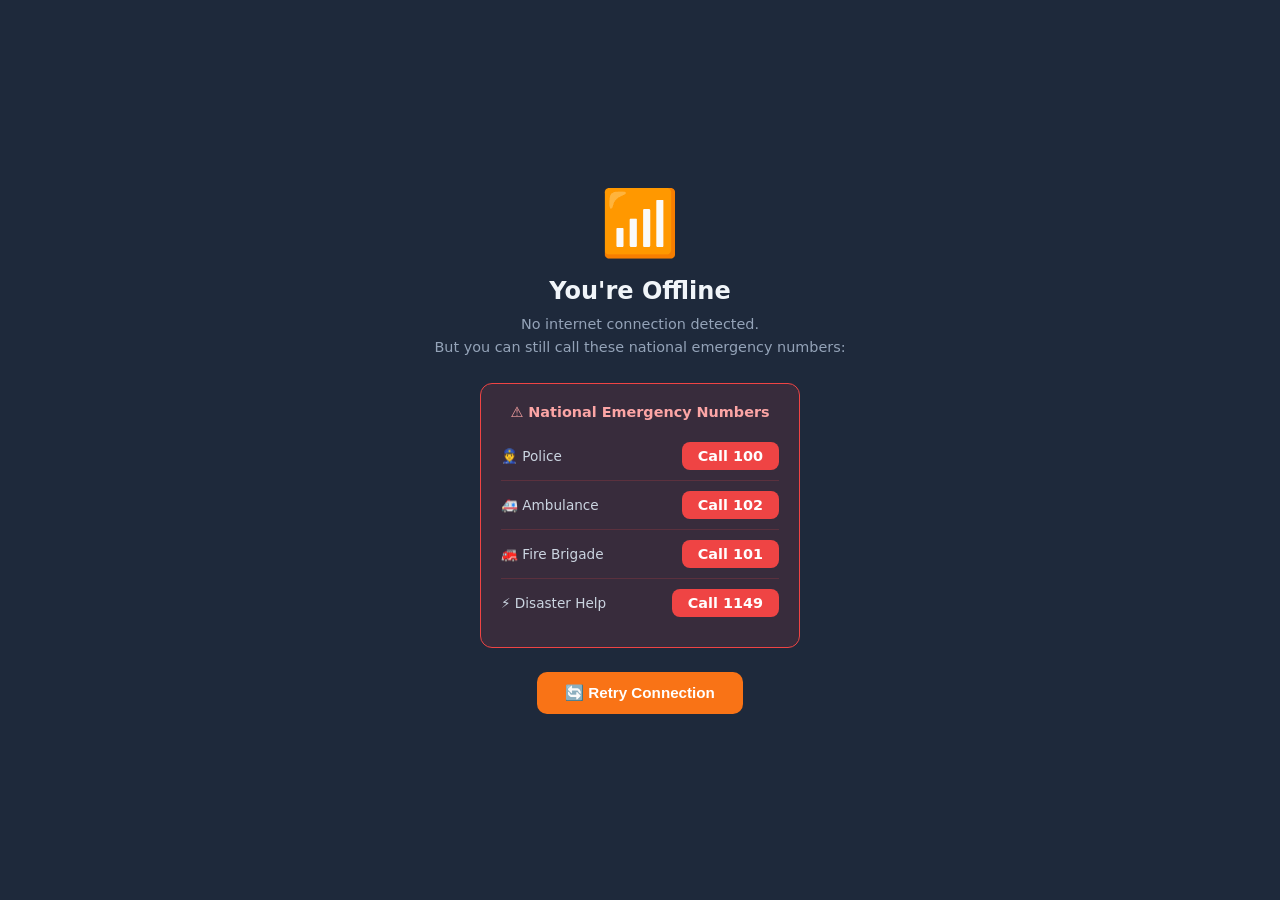
==== offline.html @ b9838396 "Add files via upload" ====
<!DOCTYPE html>
<html lang="ne">
<head>
  <meta charset="UTF-8"/>
  <meta name="viewport" content="width=device-width, initial-scale=1.0"/>
  <title>Offline — Emergency Sewa</title>
  <style>
    * { box-sizing: border-box; margin: 0; padding: 0; }
    body {
      font-family: 'Inter', system-ui, sans-serif;
      background: #1e293b;
      color: #f1f5f9;
      min-height: 100vh;
      display: flex;
      flex-direction: column;
      align-items: center;
      justify-content: center;
      padding: 24px;
      text-align: center;
    }
    .icon { font-size: 4rem; margin-bottom: 16px; }
    h1 { font-size: 1.5rem; font-weight: 700; margin-bottom: 8px; }
    p { font-size: 0.9rem; color: #94a3b8; margin-bottom: 24px; line-height: 1.6; }
    .emergency-numbers {
      background: #ef444420;
      border: 1px solid #ef4444;
      border-radius: 12px;
      padding: 20px;
      margin-bottom: 24px;
      width: 100%;
      max-width: 320px;
    }
    .emergency-numbers h2 { font-size: 0.9rem; color: #fca5a5; margin-bottom: 12px; }
    .number-item {
      display: flex;
      justify-content: space-between;
      align-items: center;
      padding: 10px 0;
      border-bottom: 1px solid #ef444430;
    }
    .number-item:last-child { border-bottom: none; }
    .number-label { font-size: 0.85rem; color: #cbd5e1; }
    .number-call {
      background: #ef4444;
      color: white;
      padding: 6px 16px;
      border-radius: 8px;
      text-decoration: none;
      font-size: 0.9rem;
      font-weight: 700;
    }
    .retry-btn {
      background: #f97316;
      color: white;
      border: none;
      padding: 12px 28px;
      border-radius: 10px;
      font-size: 0.95rem;
      font-weight: 700;
      cursor: pointer;
    }
    .retry-btn:hover { background: #ea6c0a; }
  </style>
</head>
<body>
  <div class="icon">📶</div>
  <h1>You're Offline</h1>
  <p>No internet connection detected.<br/>
  But you can still call these national emergency numbers:</p>

  <div class="emergency-numbers">
    <h2>⚠️ National Emergency Numbers</h2>
    <div class="number-item">
      <span class="number-label">👮 Police</span>
      <a href="tel:100" class="number-call">Call 100</a>
    </div>
    <div class="number-item">
      <span class="number-label">🚑 Ambulance</span>
      <a href="tel:102" class="number-call">Call 102</a>
    </div>
    <div class="number-item">
      <span class="number-label">🚒 Fire Brigade</span>
      <a href="tel:101" class="number-call">Call 101</a>
    </div>
    <div class="number-item">
      <span class="number-label">⚡ Disaster Help</span>
      <a href="tel:1149" class="number-call">Call 1149</a>
    </div>
  </div>

  <button class="retry-btn" onclick="window.location.reload()">
    🔄 Retry Connection
  </button>
</body>
</html>
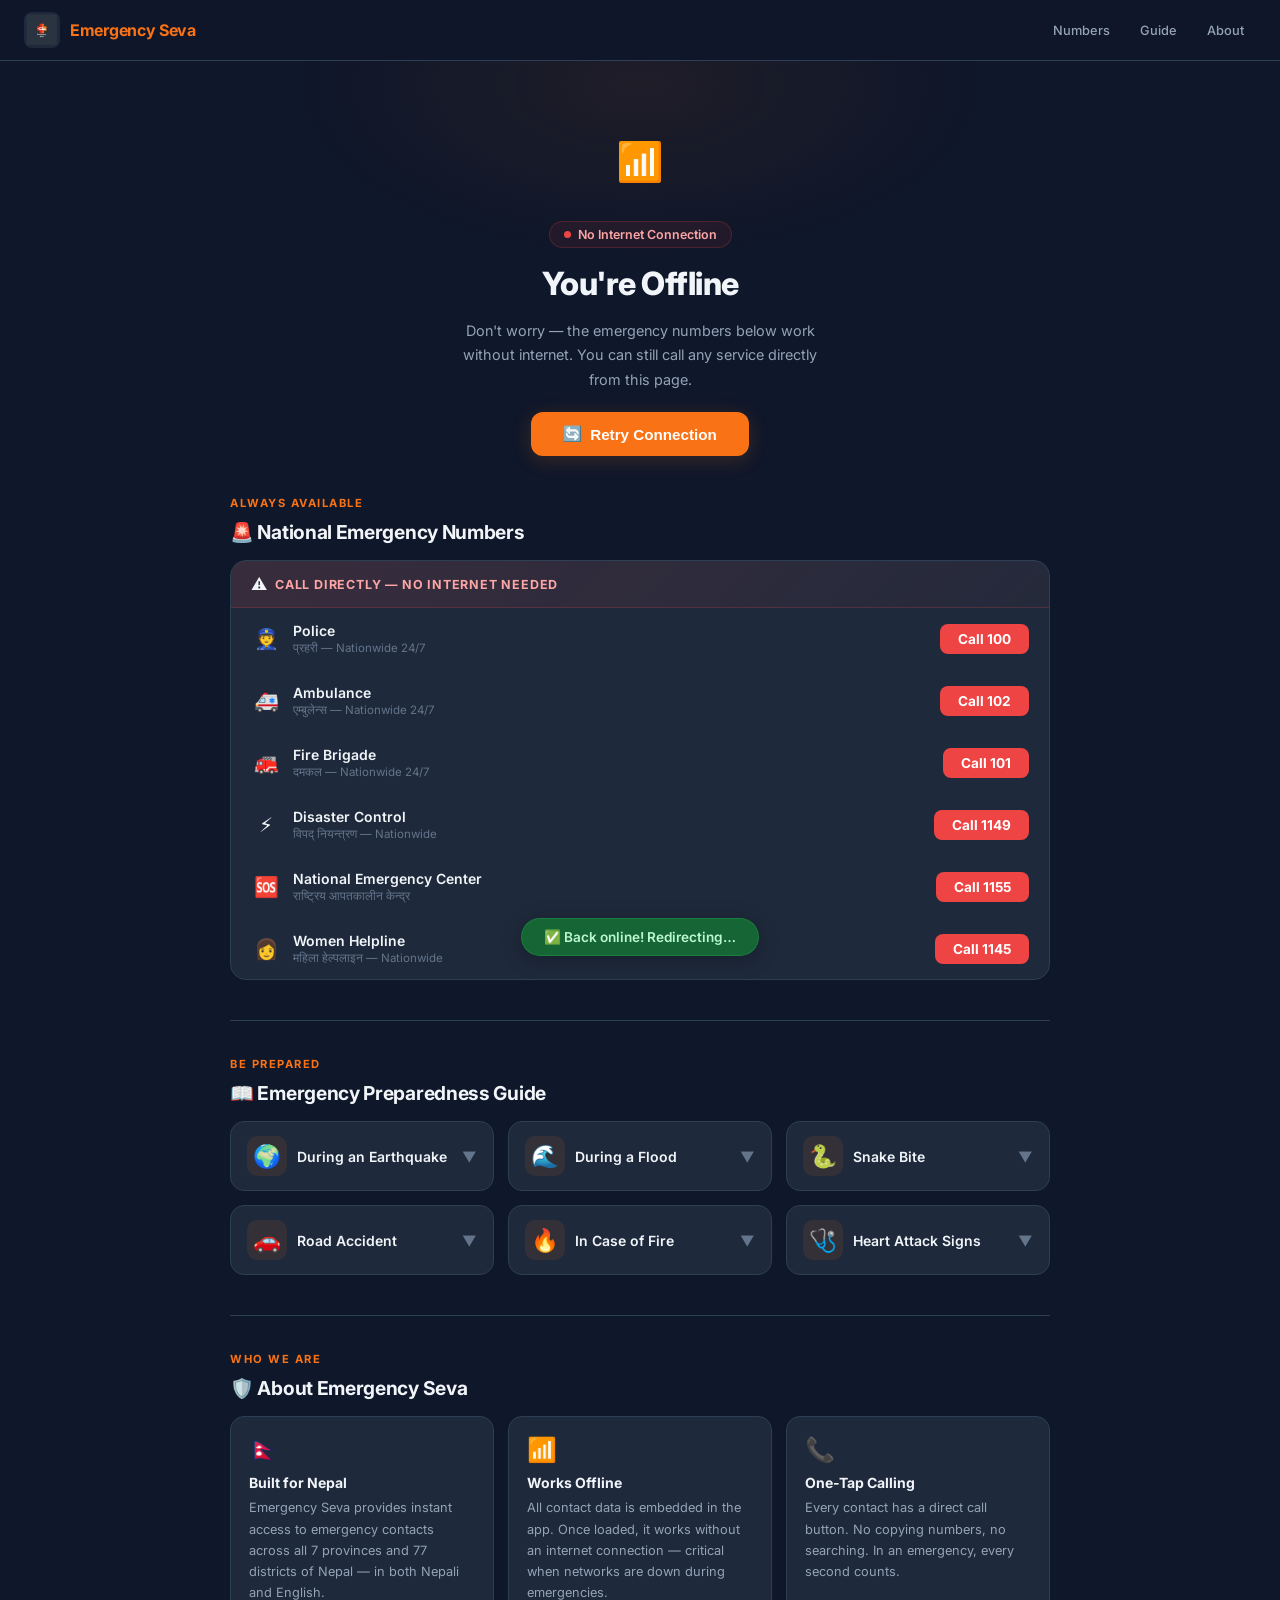
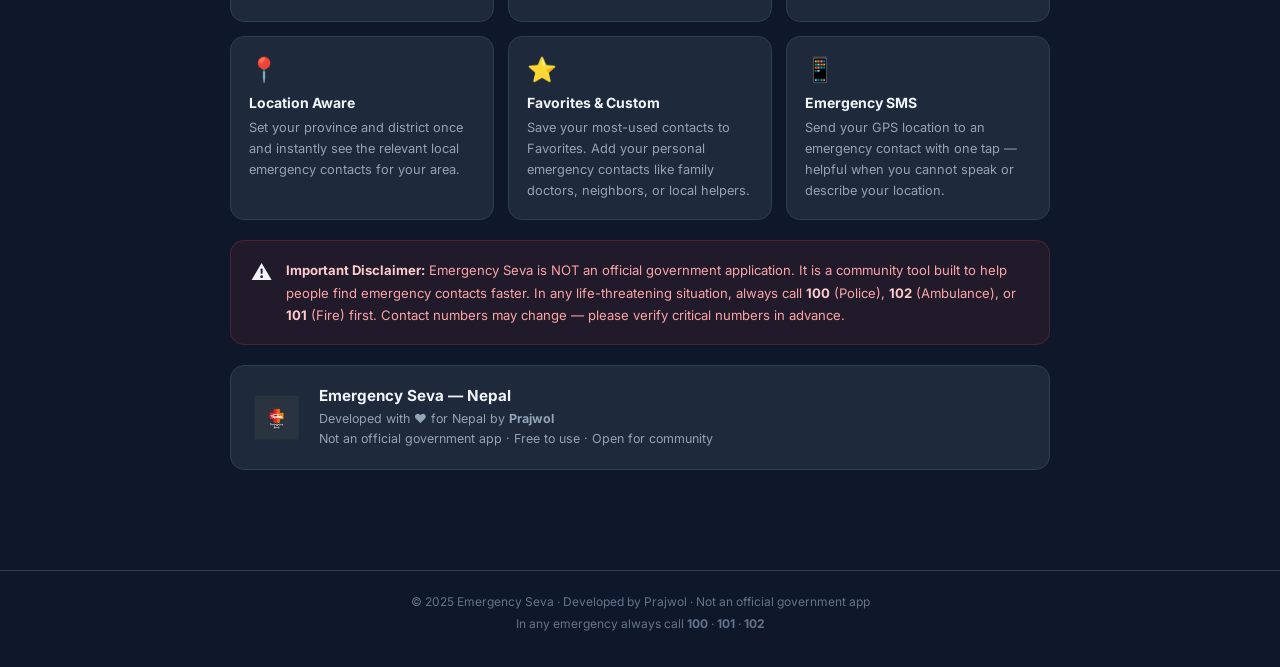
==== commit c33c58ec: "Update offline.html" ====
--- a/offline.html
+++ b/offline.html
@@ -3,93 +3,782 @@
 <head>
   <meta charset="UTF-8"/>
   <meta name="viewport" content="width=device-width, initial-scale=1.0"/>
-  <title>Offline — Emergency Sewa</title>
+  <title>Offline — Emergency Seva</title>
+  <link rel="preconnect" href="https://fonts.googleapis.com"/>
+  <link href="https://fonts.googleapis.com/css2?family=Inter:wght@400;500;600;700;800&display=swap" rel="stylesheet"/>
   <style>
-    * { box-sizing: border-box; margin: 0; padding: 0; }
+    *, *::before, *::after { box-sizing: border-box; margin: 0; padding: 0; }
+
+    :root {
+      --orange: #f97316;
+      --orange-dark: #ea6c0a;
+      --orange-glow: #f9731618;
+      --red: #ef4444;
+      --red-dim: #ef444415;
+      --red-border: #ef444435;
+      --bg: #0f172a;
+      --bg-card: #1e293b;
+      --bg-card2: #162032;
+      --text: #f1f5f9;
+      --text-muted: #94a3b8;
+      --text-dim: #64748b;
+      --border: #2d3f55;
+      --border-light: #1e293b;
+      --green: #22c55e;
+    }
+
+    html { scroll-behavior: smooth; }
+
     body {
       font-family: 'Inter', system-ui, sans-serif;
-      background: #1e293b;
-      color: #f1f5f9;
+      background: var(--bg);
+      color: var(--text);
       min-height: 100vh;
+      padding: 0;
+      overflow-x: hidden;
+    }
+
+    /* Ambient glow */
+    body::before {
+      content: '';
+      position: fixed;
+      top: -10%;
+      left: 50%;
+      transform: translateX(-50%);
+      width: 700px;
+      height: 350px;
+      background: radial-gradient(ellipse, #f9731612 0%, transparent 70%);
+      pointer-events: none;
+      z-index: 0;
+    }
+
+    /* ── NAV ── */
+    .nav {
+      position: sticky;
+      top: 0;
+      z-index: 100;
+      background: #0f172aee;
+      backdrop-filter: blur(12px);
+      border-bottom: 1px solid var(--border);
+      padding: 12px 24px;
+      display: flex;
+      align-items: center;
+      justify-content: space-between;
+    }
+    .nav-brand {
+      display: flex;
+      align-items: center;
+      gap: 10px;
+      text-decoration: none;
+    }
+    .nav-logo {
+      width: 36px;
+      height: 36px;
+      border-radius: 8px;
+      object-fit: cover;
+    }
+    .nav-name {
+      font-size: 1rem;
+      font-weight: 700;
+      color: var(--orange);
+      letter-spacing: -0.3px;
+    }
+    .nav-links {
+      display: flex;
+      gap: 6px;
+    }
+    .nav-link {
+      color: var(--text-muted);
+      text-decoration: none;
+      font-size: 0.8rem;
+      font-weight: 500;
+      padding: 6px 12px;
+      border-radius: 8px;
+      transition: background 0.15s, color 0.15s;
+    }
+    .nav-link:hover { background: #ffffff0a; color: var(--text); }
+
+    /* ── HERO ── */
+    .hero {
+      position: relative;
+      z-index: 1;
+      text-align: center;
+      padding: 56px 24px 40px;
       display: flex;
       flex-direction: column;
       align-items: center;
+      gap: 16px;
+      animation: fadeUp 0.5s ease both;
+    }
+    @keyframes fadeUp {
+      from { opacity: 0; transform: translateY(20px); }
+      to   { opacity: 1; transform: translateY(0); }
+    }
+
+    .signal-wrap {
+      position: relative;
+      width: 88px;
+      height: 88px;
+      display: flex;
+      align-items: center;
       justify-content: center;
-      padding: 24px;
-      text-align: center;
-    }
-    .icon { font-size: 4rem; margin-bottom: 16px; }
-    h1 { font-size: 1.5rem; font-weight: 700; margin-bottom: 8px; }
-    p { font-size: 0.9rem; color: #94a3b8; margin-bottom: 24px; line-height: 1.6; }
-    .emergency-numbers {
-      background: #ef444420;
-      border: 1px solid #ef4444;
-      border-radius: 12px;
-      padding: 20px;
-      margin-bottom: 24px;
-      width: 100%;
-      max-width: 320px;
-    }
-    .emergency-numbers h2 { font-size: 0.9rem; color: #fca5a5; margin-bottom: 12px; }
-    .number-item {
-      display: flex;
-      justify-content: space-between;
-      align-items: center;
-      padding: 10px 0;
-      border-bottom: 1px solid #ef444430;
-    }
-    .number-item:last-child { border-bottom: none; }
-    .number-label { font-size: 0.85rem; color: #cbd5e1; }
-    .number-call {
-      background: #ef4444;
-      color: white;
-      padding: 6px 16px;
-      border-radius: 8px;
-      text-decoration: none;
+    }
+    .signal-ring {
+      position: absolute;
+      inset: 0;
+      border-radius: 50%;
+      border: 2px solid var(--orange);
+      opacity: 0;
+      animation: pulse-ring 2.2s ease-out infinite;
+    }
+    .signal-ring:nth-child(2) { animation-delay: 0.55s; }
+    .signal-ring:nth-child(3) { animation-delay: 1.1s; }
+    @keyframes pulse-ring {
+      0%   { transform: scale(0.55); opacity: 0.7; }
+      100% { transform: scale(1.5); opacity: 0; }
+    }
+    .signal-icon { position: relative; z-index: 1; font-size: 2.4rem; }
+
+    .status-pill {
+      display: inline-flex;
+      align-items: center;
+      gap: 7px;
+      background: var(--red-dim);
+      border: 1px solid var(--red-border);
+      border-radius: 999px;
+      padding: 5px 14px;
+      font-size: 0.78rem;
+      font-weight: 600;
+      color: #fca5a5;
+    }
+    .status-dot {
+      width: 7px; height: 7px;
+      border-radius: 50%;
+      background: var(--red);
+      animation: blink 1.5s ease-in-out infinite;
+    }
+    @keyframes blink {
+      0%, 100% { opacity: 1; }
+      50%       { opacity: 0.15; }
+    }
+
+    .hero h1 {
+      font-size: clamp(1.5rem, 4vw, 2rem);
+      font-weight: 800;
+      letter-spacing: -0.5px;
+      color: var(--text);
+    }
+    .hero p {
       font-size: 0.9rem;
-      font-weight: 700;
-    }
+      color: var(--text-muted);
+      line-height: 1.7;
+      max-width: 360px;
+    }
+
     .retry-btn {
-      background: #f97316;
+      background: var(--orange);
       color: white;
       border: none;
-      padding: 12px 28px;
-      border-radius: 10px;
+      padding: 13px 32px;
+      border-radius: 12px;
       font-size: 0.95rem;
       font-weight: 700;
       cursor: pointer;
-    }
-    .retry-btn:hover { background: #ea6c0a; }
+      box-shadow: 0 4px 20px #f9731630;
+      transition: background 0.15s, transform 0.1s, box-shadow 0.15s;
+      display: inline-flex;
+      align-items: center;
+      gap: 8px;
+      margin-top: 4px;
+    }
+    .retry-btn:hover  { background: var(--orange-dark); box-shadow: 0 4px 28px #f9731650; }
+    .retry-btn:active { transform: scale(0.97); }
+    .retry-btn:disabled { opacity: 0.65; cursor: not-allowed; }
+    .spinner {
+      display: none; width: 16px; height: 16px;
+      border: 2px solid #ffffff40; border-top-color: white;
+      border-radius: 50%; animation: spin 0.7s linear infinite;
+    }
+    @keyframes spin { to { transform: rotate(360deg); } }
+
+    /* ── SECTIONS ── */
+    .page { max-width: 860px; margin: 0 auto; padding: 0 20px 60px; }
+    .section { margin-bottom: 40px; animation: fadeUp 0.5s ease both; }
+
+    .section-label {
+      font-size: 0.7rem;
+      font-weight: 700;
+      letter-spacing: 1.5px;
+      text-transform: uppercase;
+      color: var(--orange);
+      margin-bottom: 10px;
+    }
+    .section-title {
+      font-size: 1.2rem;
+      font-weight: 700;
+      color: var(--text);
+      margin-bottom: 16px;
+      letter-spacing: -0.3px;
+    }
+
+    /* ── EMERGENCY NUMBERS ── */
+    .emergency-card {
+      background: var(--bg-card);
+      border: 1px solid var(--border);
+      border-radius: 16px;
+      overflow: hidden;
+    }
+    .emergency-card-header {
+      background: linear-gradient(135deg, #ef444420, #ef444408);
+      border-bottom: 1px solid var(--red-border);
+      padding: 13px 20px;
+      display: flex;
+      align-items: center;
+      gap: 8px;
+    }
+    .emergency-card-header h3 {
+      font-size: 0.78rem;
+      font-weight: 700;
+      color: #fca5a5;
+      text-transform: uppercase;
+      letter-spacing: 0.8px;
+    }
+    .number-item {
+      display: flex;
+      justify-content: space-between;
+      align-items: center;
+      padding: 14px 20px;
+      border-bottom: 1px solid var(--border-light);
+      transition: background 0.15s;
+    }
+    .number-item:last-child { border-bottom: none; }
+    .number-item:hover { background: #ffffff05; }
+    .number-left { display: flex; align-items: center; gap: 12px; }
+    .number-emoji { font-size: 1.25rem; width: 30px; text-align: center; }
+    .number-label { font-size: 0.875rem; font-weight: 600; color: var(--text); display: block; }
+    .number-sub { font-size: 0.72rem; color: var(--text-dim); display: block; margin-top: 2px; }
+    .call-btn {
+      background: var(--red);
+      color: white;
+      padding: 7px 18px;
+      border-radius: 8px;
+      text-decoration: none;
+      font-size: 0.85rem;
+      font-weight: 700;
+      transition: background 0.15s, transform 0.1s;
+      white-space: nowrap;
+    }
+    .call-btn:hover  { background: #dc2626; }
+    .call-btn:active { transform: scale(0.95); }
+
+    /* ── EMERGENCY GUIDE ── */
+    .guide-grid {
+      display: grid;
+      grid-template-columns: repeat(auto-fill, minmax(260px, 1fr));
+      gap: 14px;
+    }
+    .guide-card {
+      background: var(--bg-card);
+      border: 1px solid var(--border);
+      border-radius: 14px;
+      overflow: hidden;
+      cursor: pointer;
+      transition: border-color 0.2s, transform 0.15s;
+    }
+    .guide-card:hover { border-color: var(--orange); transform: translateY(-2px); }
+    .guide-card.open { border-color: var(--orange); }
+    .guide-card-header {
+      display: flex;
+      align-items: center;
+      justify-content: space-between;
+      padding: 14px 16px;
+      gap: 10px;
+    }
+    .guide-card-left { display: flex; align-items: center; gap: 10px; }
+    .guide-emoji {
+      font-size: 1.4rem;
+      width: 40px; height: 40px;
+      background: var(--orange-glow);
+      border-radius: 10px;
+      display: flex; align-items: center; justify-content: center;
+      flex-shrink: 0;
+    }
+    .guide-title { font-size: 0.875rem; font-weight: 600; color: var(--text); }
+    .guide-chevron {
+      color: var(--text-dim);
+      font-size: 0.9rem;
+      transition: transform 0.25s;
+      flex-shrink: 0;
+    }
+    .guide-card.open .guide-chevron { transform: rotate(180deg); color: var(--orange); }
+    .guide-steps {
+      display: none;
+      padding: 0 16px 16px;
+      border-top: 1px solid var(--border-light);
+      margin-top: 0;
+    }
+    .guide-card.open .guide-steps { display: block; }
+    .guide-steps ol {
+      padding-left: 18px;
+      margin-top: 12px;
+    }
+    .guide-steps li {
+      font-size: 0.82rem;
+      color: var(--text-muted);
+      line-height: 1.65;
+      margin-bottom: 6px;
+      padding-left: 4px;
+    }
+    .guide-steps li:last-child { margin-bottom: 0; }
+    .step-tag {
+      display: inline-block;
+      background: var(--orange-glow);
+      color: var(--orange);
+      font-size: 0.65rem;
+      font-weight: 700;
+      padding: 1px 6px;
+      border-radius: 4px;
+      margin-right: 4px;
+      vertical-align: middle;
+      letter-spacing: 0.5px;
+      text-transform: uppercase;
+    }
+
+    /* ── ABOUT ── */
+    .about-grid {
+      display: grid;
+      grid-template-columns: repeat(auto-fill, minmax(240px, 1fr));
+      gap: 14px;
+      margin-bottom: 20px;
+    }
+    .about-card {
+      background: var(--bg-card);
+      border: 1px solid var(--border);
+      border-radius: 14px;
+      padding: 18px;
+    }
+    .about-card-icon { font-size: 1.5rem; margin-bottom: 10px; }
+    .about-card-title { font-size: 0.875rem; font-weight: 700; color: var(--text); margin-bottom: 6px; }
+    .about-card-desc  { font-size: 0.8rem; color: var(--text-muted); line-height: 1.65; }
+
+    .disclaimer-box {
+      background: var(--red-dim);
+      border: 1px solid var(--red-border);
+      border-radius: 14px;
+      padding: 18px 20px;
+      display: flex;
+      gap: 14px;
+      align-items: flex-start;
+    }
+    .disclaimer-icon { font-size: 1.3rem; flex-shrink: 0; margin-top: 1px; }
+    .disclaimer-text { font-size: 0.82rem; color: #fca5a5; line-height: 1.7; }
+    .disclaimer-text strong { color: #fecaca; }
+
+    .about-footer {
+      margin-top: 20px;
+      background: var(--bg-card);
+      border: 1px solid var(--border);
+      border-radius: 14px;
+      padding: 20px;
+      display: flex;
+      align-items: center;
+      gap: 16px;
+    }
+    .about-logo { width: 52px; height: 52px; border-radius: 12px; object-fit: cover; }
+    .about-footer-text h4 { font-size: 0.95rem; font-weight: 700; color: var(--text); margin-bottom: 4px; }
+    .about-footer-text p  { font-size: 0.78rem; color: var(--text-muted); line-height: 1.6; }
+
+    /* ── DIVIDER ── */
+    .divider {
+      border: none;
+      border-top: 1px solid var(--border);
+      margin: 8px 0 36px;
+    }
+
+    /* ── FOOTER ── */
+    .page-footer {
+      text-align: center;
+      padding: 20px 24px 32px;
+      font-size: 0.75rem;
+      color: var(--text-dim);
+      line-height: 1.8;
+      border-top: 1px solid var(--border);
+    }
+
+    /* ── ONLINE TOAST ── */
+    .online-toast {
+      position: fixed;
+      bottom: 24px; left: 50%;
+      transform: translateX(-50%) translateY(80px);
+      background: #166534;
+      border: 1px solid #22c55e40;
+      color: #bbf7d0;
+      padding: 10px 22px;
+      border-radius: 999px;
+      font-size: 0.85rem;
+      font-weight: 600;
+      display: flex; align-items: center; gap: 8px;
+      transition: transform 0.3s ease;
+      z-index: 999;
+      white-space: nowrap;
+      box-shadow: 0 4px 20px #00000040;
+    }
+    .online-toast.show { transform: translateX(-50%) translateY(0); }
+
+    @media (max-width: 520px) {
+      .nav-links { display: none; }
+      .guide-grid, .about-grid { grid-template-columns: 1fr; }
+      .about-footer { flex-direction: column; text-align: center; }
+    }
+    @media (prefers-reduced-motion: reduce) {
+      .signal-ring, .status-dot { animation: none; }
+      * { animation-duration: 0.01ms !important; }
+    }
   </style>
 </head>
 <body>
-  <div class="icon">📶</div>
-  <h1>You're Offline</h1>
-  <p>No internet connection detected.<br/>
-  But you can still call these national emergency numbers:</p>
-
-  <div class="emergency-numbers">
-    <h2>⚠️ National Emergency Numbers</h2>
-    <div class="number-item">
-      <span class="number-label">👮 Police</span>
-      <a href="tel:100" class="number-call">Call 100</a>
+
+  <!-- NAV -->
+  <nav class="nav">
+    <a class="nav-brand" href="/Emergency-seva/">
+      <img class="nav-logo" src="[data-uri]" alt="Emergency Seva Logo"/>
+      <span class="nav-name">Emergency Seva</span>
+    </a>
+    <div class="nav-links">
+      <a class="nav-link" href="#numbers">Numbers</a>
+      <a class="nav-link" href="#guide">Guide</a>
+      <a class="nav-link" href="#about">About</a>
     </div>
-    <div class="number-item">
-      <span class="number-label">🚑 Ambulance</span>
-      <a href="tel:102" class="number-call">Call 102</a>
+  </nav>
+
+  <!-- HERO -->
+  <div class="hero">
+    <div class="signal-wrap">
+      <div class="signal-ring"></div>
+      <div class="signal-ring"></div>
+      <div class="signal-ring"></div>
+      <div class="signal-icon">📶</div>
     </div>
-    <div class="number-item">
-      <span class="number-label">🚒 Fire Brigade</span>
-      <a href="tel:101" class="number-call">Call 101</a>
+    <div class="status-pill">
+      <div class="status-dot"></div>
+      No Internet Connection
     </div>
-    <div class="number-item">
-      <span class="number-label">⚡ Disaster Help</span>
-      <a href="tel:1149" class="number-call">Call 1149</a>
+    <h1>You're Offline</h1>
+    <p>Don't worry — the emergency numbers below work without internet. You can still call any service directly from this page.</p>
+    <button class="retry-btn" id="retry-btn" onclick="retryConnection()">
+      <span id="retry-icon">🔄</span>
+      <span id="retry-text">Retry Connection</span>
+      <div class="spinner" id="spinner"></div>
+    </button>
+  </div>
+
+  <!-- PAGE CONTENT -->
+  <div class="page">
+
+    <!-- EMERGENCY NUMBERS -->
+    <div class="section" id="numbers">
+      <p class="section-label">Always Available</p>
+      <h2 class="section-title">🚨 National Emergency Numbers</h2>
+      <div class="emergency-card">
+        <div class="emergency-card-header">
+          <span>⚠️</span>
+          <h3>Call directly — no internet needed</h3>
+        </div>
+        <div class="number-item">
+          <div class="number-left">
+            <div class="number-emoji">👮</div>
+            <div>
+              <span class="number-label">Police</span>
+              <span class="number-sub">प्रहरी — Nationwide 24/7</span>
+            </div>
+          </div>
+          <a href="tel:100" class="call-btn">Call 100</a>
+        </div>
+        <div class="number-item">
+          <div class="number-left">
+            <div class="number-emoji">🚑</div>
+            <div>
+              <span class="number-label">Ambulance</span>
+              <span class="number-sub">एम्बुलेन्स — Nationwide 24/7</span>
+            </div>
+          </div>
+          <a href="tel:102" class="call-btn">Call 102</a>
+        </div>
+        <div class="number-item">
+          <div class="number-left">
+            <div class="number-emoji">🚒</div>
+            <div>
+              <span class="number-label">Fire Brigade</span>
+              <span class="number-sub">दमकल — Nationwide 24/7</span>
+            </div>
+          </div>
+          <a href="tel:101" class="call-btn">Call 101</a>
+        </div>
+        <div class="number-item">
+          <div class="number-left">
+            <div class="number-emoji">⚡</div>
+            <div>
+              <span class="number-label">Disaster Control</span>
+              <span class="number-sub">विपद् नियन्त्रण — Nationwide</span>
+            </div>
+          </div>
+          <a href="tel:1149" class="call-btn">Call 1149</a>
+        </div>
+        <div class="number-item">
+          <div class="number-left">
+            <div class="number-emoji">🆘</div>
+            <div>
+              <span class="number-label">National Emergency Center</span>
+              <span class="number-sub">राष्ट्रिय आपतकालीन केन्द्र</span>
+            </div>
+          </div>
+          <a href="tel:1155" class="call-btn">Call 1155</a>
+        </div>
+        <div class="number-item">
+          <div class="number-left">
+            <div class="number-emoji">👩</div>
+            <div>
+              <span class="number-label">Women Helpline</span>
+              <span class="number-sub">महिला हेल्पलाइन — Nationwide</span>
+            </div>
+          </div>
+          <a href="tel:1145" class="call-btn">Call 1145</a>
+        </div>
+      </div>
     </div>
+
+    <hr class="divider"/>
+
+    <!-- EMERGENCY GUIDE -->
+    <div class="section" id="guide">
+      <p class="section-label">Be Prepared</p>
+      <h2 class="section-title">📖 Emergency Preparedness Guide</h2>
+      <div class="guide-grid">
+
+        <div class="guide-card" onclick="toggleGuide(this)">
+          <div class="guide-card-header">
+            <div class="guide-card-left">
+              <div class="guide-emoji">🌍</div>
+              <span class="guide-title">During an Earthquake</span>
+            </div>
+            <span class="guide-chevron">▼</span>
+          </div>
+          <div class="guide-steps">
+            <ol>
+              <li><span class="step-tag">1st</span>DROP to the ground immediately — do not run.</li>
+              <li><span class="step-tag">2nd</span>Take COVER under a sturdy table or cover your head with your arms.</li>
+              <li><span class="step-tag">3rd</span>HOLD ON until the shaking completely stops.</li>
+              <li>Stay away from windows, glass, and anything that could fall.</li>
+              <li>Do NOT use elevators. Use stairs when exiting after shaking stops.</li>
+              <li>After exiting, move to an open area away from buildings.</li>
+            </ol>
+          </div>
+        </div>
+
+        <div class="guide-card" onclick="toggleGuide(this)">
+          <div class="guide-card-header">
+            <div class="guide-card-left">
+              <div class="guide-emoji">🌊</div>
+              <span class="guide-title">During a Flood</span>
+            </div>
+            <span class="guide-chevron">▼</span>
+          </div>
+          <div class="guide-steps">
+            <ol>
+              <li><span class="step-tag">Key</span>Move immediately to higher ground — don't wait.</li>
+              <li>Do NOT walk, swim, or drive through flood waters.</li>
+              <li>6 inches of moving water can knock you down.</li>
+              <li>1 foot of water can sweep a vehicle away.</li>
+              <li>Stay off bridges over fast-moving water.</li>
+              <li>Listen to authorities and do not return until cleared.</li>
+            </ol>
+          </div>
+        </div>
+
+        <div class="guide-card" onclick="toggleGuide(this)">
+          <div class="guide-card-header">
+            <div class="guide-card-left">
+              <div class="guide-emoji">🐍</div>
+              <span class="guide-title">Snake Bite</span>
+            </div>
+            <span class="guide-chevron">▼</span>
+          </div>
+          <div class="guide-steps">
+            <ol>
+              <li><span class="step-tag">Do</span>Stay calm and move away from the snake.</li>
+              <li>Remove tight clothing and jewelry before swelling starts.</li>
+              <li>Keep the bite area below heart level.</li>
+              <li>Clean the wound gently with soap and water.</li>
+              <li><span class="step-tag">Don't</span>Do NOT cut the wound or suck out the venom.</li>
+              <li>Do NOT apply a tourniquet or ice.</li>
+              <li>Seek medical help immediately — call 102.</li>
+            </ol>
+          </div>
+        </div>
+
+        <div class="guide-card" onclick="toggleGuide(this)">
+          <div class="guide-card-header">
+            <div class="guide-card-left">
+              <div class="guide-emoji">🚗</div>
+              <span class="guide-title">Road Accident</span>
+            </div>
+            <span class="guide-chevron">▼</span>
+          </div>
+          <div class="guide-steps">
+            <ol>
+              <li><span class="step-tag">1st</span>Check the scene for safety before approaching.</li>
+              <li>Call 102 (Ambulance) or 100 (Police) immediately.</li>
+              <li>Do NOT move someone with a possible neck or back injury.</li>
+              <li>Stop bleeding by applying firm pressure with a clean cloth.</li>
+              <li>Keep the person warm and reassured.</li>
+              <li>Do not give anything to eat or drink.</li>
+            </ol>
+          </div>
+        </div>
+
+        <div class="guide-card" onclick="toggleGuide(this)">
+          <div class="guide-card-header">
+            <div class="guide-card-left">
+              <div class="guide-emoji">🔥</div>
+              <span class="guide-title">In Case of Fire</span>
+            </div>
+            <span class="guide-chevron">▼</span>
+          </div>
+          <div class="guide-steps">
+            <ol>
+              <li><span class="step-tag">Small</span>Use extinguisher: Pull, Aim, Squeeze, Sweep (PASS).</li>
+              <li><span class="step-tag">Large</span>Evacuate immediately. Do not try to fight it.</li>
+              <li>Feel doors before opening — if hot, use another exit.</li>
+              <li>Stay low to avoid smoke inhalation while escaping.</li>
+              <li>Once out, stay out — never re-enter a burning building.</li>
+              <li>Call Fire Brigade: 101 from a safe location.</li>
+            </ol>
+          </div>
+        </div>
+
+        <div class="guide-card" onclick="toggleGuide(this)">
+          <div class="guide-card-header">
+            <div class="guide-card-left">
+              <div class="guide-emoji">🩺</div>
+              <span class="guide-title">Heart Attack Signs</span>
+            </div>
+            <span class="guide-chevron">▼</span>
+          </div>
+          <div class="guide-steps">
+            <ol>
+              <li><span class="step-tag">Signs</span>Chest pain, shortness of breath, sweating, arm/jaw pain.</li>
+              <li>Call 102 immediately — do not wait.</li>
+              <li>Have the person sit or lie down in a comfortable position.</li>
+              <li>Loosen tight clothing around neck and chest.</li>
+              <li>If trained, be ready to perform CPR if they become unresponsive.</li>
+              <li>Stay calm and keep the person calm until help arrives.</li>
+            </ol>
+          </div>
+        </div>
+
+      </div>
+    </div>
+
+    <hr class="divider"/>
+
+    <!-- ABOUT -->
+    <div class="section" id="about">
+      <p class="section-label">Who We Are</p>
+      <h2 class="section-title">🛡️ About Emergency Seva</h2>
+
+      <div class="about-grid">
+        <div class="about-card">
+          <div class="about-card-icon">🇳🇵</div>
+          <div class="about-card-title">Built for Nepal</div>
+          <div class="about-card-desc">Emergency Seva provides instant access to emergency contacts across all 7 provinces and 77 districts of Nepal — in both Nepali and English.</div>
+        </div>
+        <div class="about-card">
+          <div class="about-card-icon">📶</div>
+          <div class="about-card-title">Works Offline</div>
+          <div class="about-card-desc">All contact data is embedded in the app. Once loaded, it works without an internet connection — critical when networks are down during emergencies.</div>
+        </div>
+        <div class="about-card">
+          <div class="about-card-icon">📞</div>
+          <div class="about-card-title">One-Tap Calling</div>
+          <div class="about-card-desc">Every contact has a direct call button. No copying numbers, no searching. In an emergency, every second counts.</div>
+        </div>
+        <div class="about-card">
+          <div class="about-card-icon">📍</div>
+          <div class="about-card-title">Location Aware</div>
+          <div class="about-card-desc">Set your province and district once and instantly see the relevant local emergency contacts for your area.</div>
+        </div>
+        <div class="about-card">
+          <div class="about-card-icon">⭐</div>
+          <div class="about-card-title">Favorites & Custom</div>
+          <div class="about-card-desc">Save your most-used contacts to Favorites. Add your personal emergency contacts like family doctors, neighbors, or local helpers.</div>
+        </div>
+        <div class="about-card">
+          <div class="about-card-icon">📱</div>
+          <div class="about-card-title">Emergency SMS</div>
+          <div class="about-card-desc">Send your GPS location to an emergency contact with one tap — helpful when you cannot speak or describe your location.</div>
+        </div>
+      </div>
+
+      <div class="disclaimer-box">
+        <div class="disclaimer-icon">⚠️</div>
+        <div class="disclaimer-text">
+          <strong>Important Disclaimer:</strong> Emergency Seva is NOT an official government application. It is a community tool built to help people find emergency contacts faster. In any life-threatening situation, always call <strong>100</strong> (Police), <strong>102</strong> (Ambulance), or <strong>101</strong> (Fire) first. Contact numbers may change — please verify critical numbers in advance.
+        </div>
+      </div>
+
+      <div class="about-footer">
+        <img class="about-logo" src="[data-uri]" alt="Logo"/>
+        <div class="about-footer-text">
+          <h4>Emergency Seva — Nepal</h4>
+          <p>Developed with ❤️ for Nepal by <strong>Prajwol</strong><br/>
+          Not an official government app · Free to use · Open for community</p>
+        </div>
+      </div>
+    </div>
+
   </div>
 
-  <button class="retry-btn" onclick="window.location.reload()">
-    🔄 Retry Connection
-  </button>
+  <!-- PAGE FOOTER -->
+  <footer class="page-footer">
+    © 2025 Emergency Seva · Developed by Prajwol · Not an official government app<br/>
+    In any emergency always call <strong>100</strong> · <strong>101</strong> · <strong>102</strong>
+  </footer>
+
+  <!-- ONLINE TOAST -->
+  <div class="online-toast" id="online-toast">✅ Back online! Redirecting…</div>
+
+  <script>
+    window.addEventListener('online', () => {
+      document.getElementById('online-toast').classList.add('show');
+      setTimeout(() => window.location.href = '/Emergency-seva/', 1500);
+    });
+
+    function retryConnection() {
+      const btn = document.getElementById('retry-btn');
+      const icon = document.getElementById('retry-icon');
+      const text = document.getElementById('retry-text');
+      const sp = document.getElementById('spinner');
+      btn.disabled = true;
+      icon.style.display = 'none';
+      sp.style.display = 'block';
+      text.textContent = 'Checking connection…';
+      setTimeout(() => {
+        if (navigator.onLine) {
+          window.location.href = '/Emergency-seva/';
+        } else {
+          btn.disabled = false;
+          icon.style.display = 'block';
+          sp.style.display = 'none';
+          text.textContent = 'Still offline — Try again';
+          setTimeout(() => { text.textContent = 'Retry Connection'; }, 3000);
+        }
+      }, 1500);
+    }
+
+    function toggleGuide(card) {
+      card.classList.toggle('open');
+    }
+  </script>
+
 </body>
 </html>
